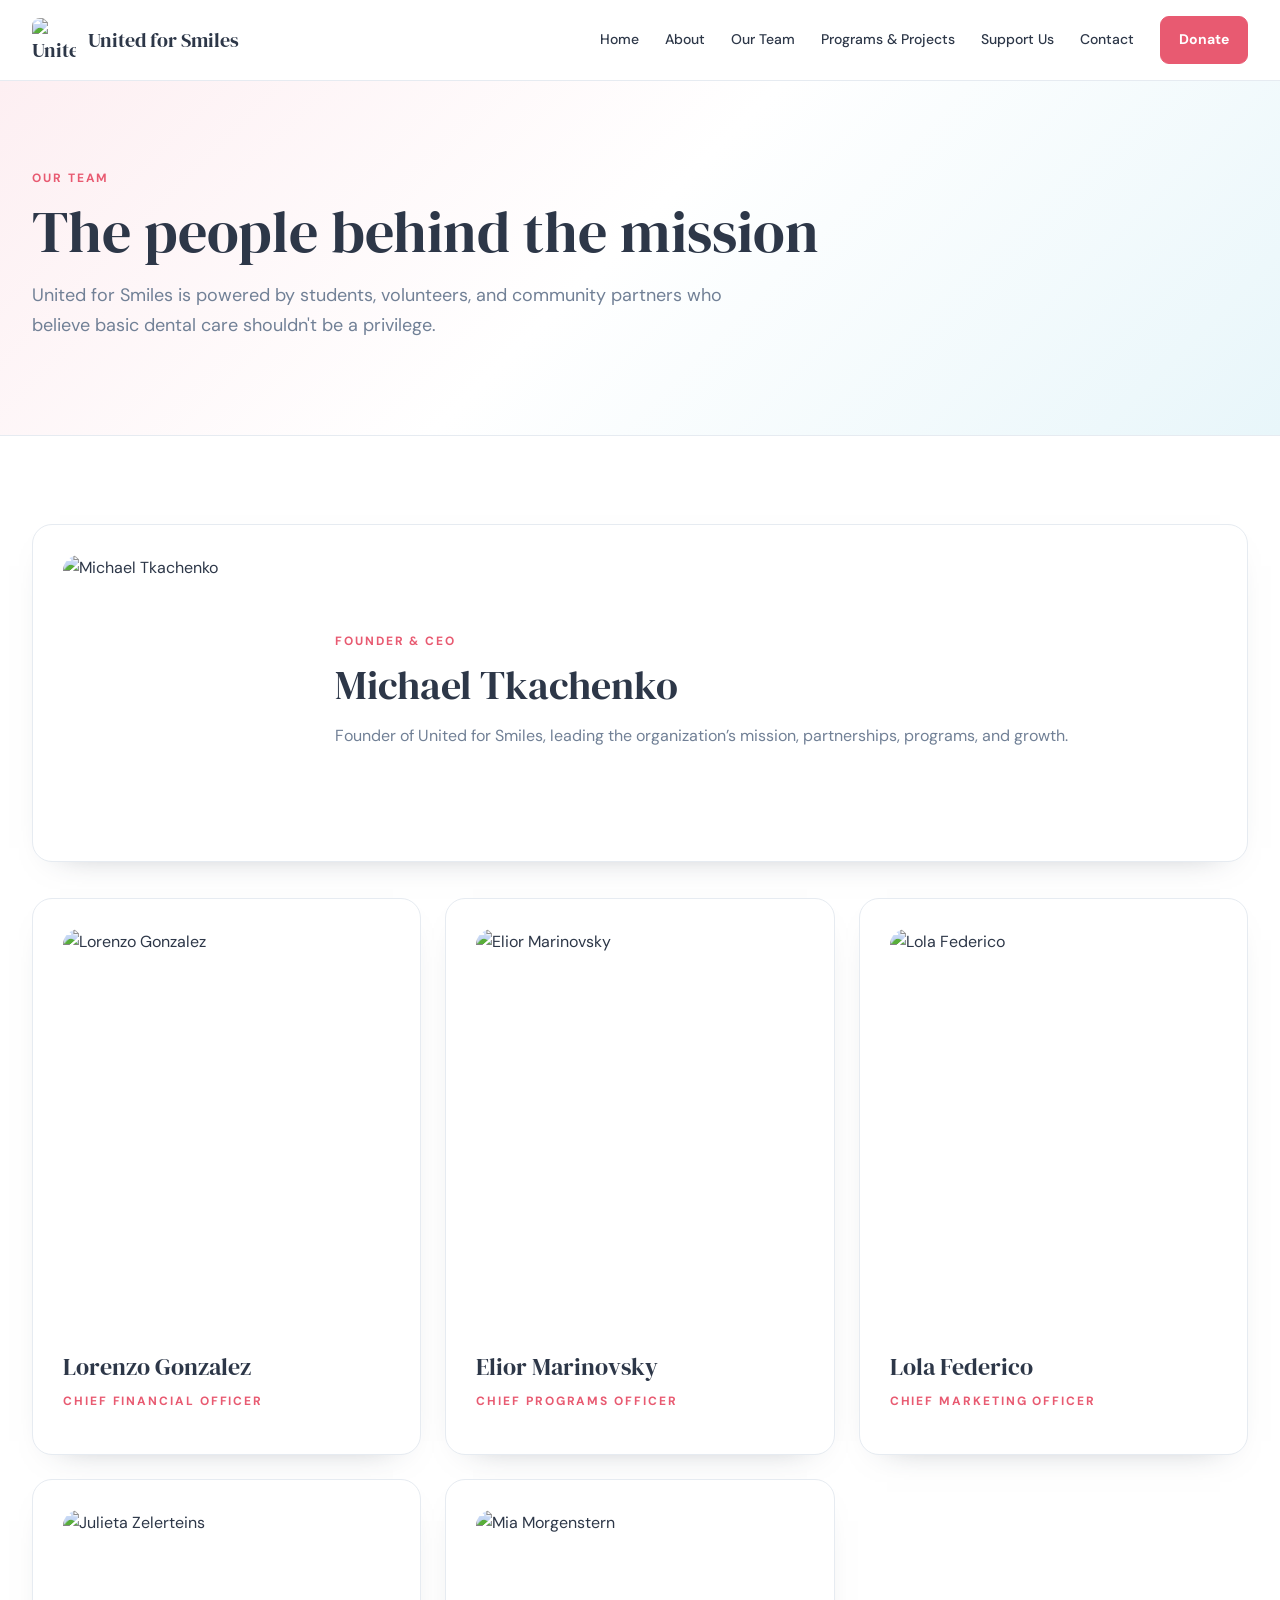
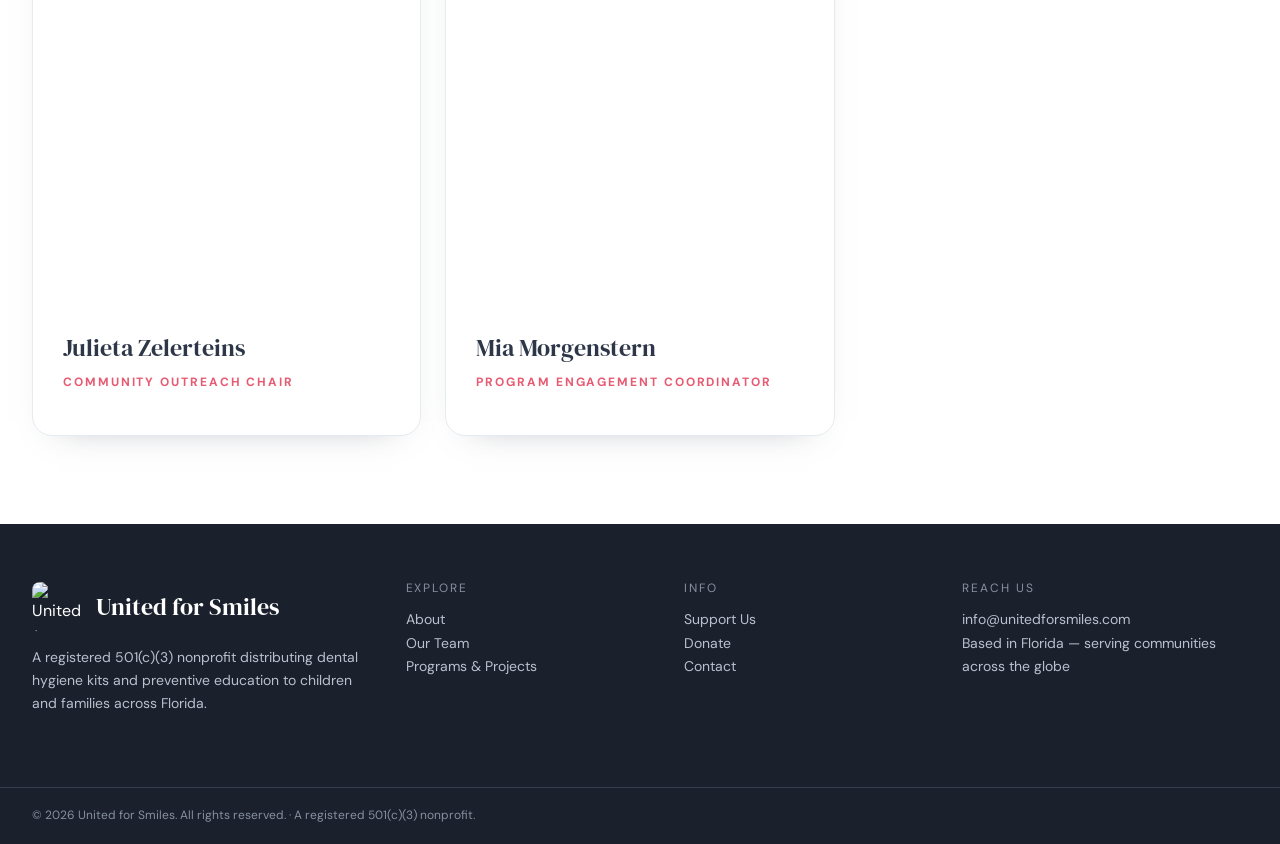
==== team.html @ d0b674d3 "Add files via upload" ====
<!doctype html><html lang="en"><head><meta charset="utf-8"><meta name="viewport" content="width=device-width,initial-scale=1"><title>Our Team — United for Smiles</title><meta name="description" content="United for Smiles"><link rel="stylesheet" href="style.css"></head><body><header class="header"><div class="shell nav"><a class="brand" href="index.html"><img src="./assets/logo.jpg" alt="United for Smiles logo"><span>United for Smiles</span></a><nav class="links"><a href="index.html">Home</a><a href="about.html">About</a><a href="team.html">Our Team</a><a href="programs.html">Programs & Projects</a><a href="support-us.html">Support Us</a><a href="contact.html">Contact</a><a class="btn" href="donate.html">Donate</a></nav><button class="menu" aria-label="Open menu">☰</button></div></header>
<main><section class="pagehead wash"><div class="shell"><p class="eyebrow">Our team</p><h1>The people behind the mission</h1><p class="lead muted">United for Smiles is powered by students, volunteers, and community partners who believe basic dental care shouldn't be a privilege.</p></div></section><section class="section"><div class="shell"><div class="card founder"><img src="./assets/founder.jpg" alt="Michael Tkachenko"><div><p class="eyebrow">Founder & CEO</p><h2 style="font-size:40px">Michael Tkachenko</h2><p class="muted">Founder of United for Smiles, leading the organization’s mission, partnerships, programs, and growth.</p></div></div><div class="teamgrid" style="margin-top:36px"><article class="person card"><img src="./assets/team-4.jpg" alt="Lorenzo Gonzalez"><h3>Lorenzo Gonzalez</h3><p class="eyebrow">Chief Financial Officer</p></article><article class="person card"><img src="./assets/team-1.jpg" alt="Elior Marinovsky"><h3>Elior Marinovsky</h3><p class="eyebrow">Chief Programs Officer</p></article><article class="person card"><img src="./assets/team-2.jpg" alt="Lola Federico"><h3>Lola Federico</h3><p class="eyebrow">Chief Marketing Officer</p></article><article class="person card"><img src="./assets/team-3.jpg" alt="Julieta Zelerteins"><h3>Julieta Zelerteins</h3><p class="eyebrow">Community Outreach Chair</p></article><article class="person card"><img src="./assets/team-5.jpg" alt="Mia Morgenstern"><h3>Mia Morgenstern</h3><p class="eyebrow">Program Engagement Coordinator</p></article></div></div></section></main><footer class="footer"><div class="shell footergrid"><div><div class="logo-row"><img src="./assets/logo.jpg" alt="United for Smiles logo"><h2>United for Smiles</h2></div><p>A registered 501(c)(3) nonprofit distributing dental hygiene kits and preventive education to children and families across Florida.</p></div><div><h3>Explore</h3><p><a href="about.html">About</a><br><a href="team.html">Our Team</a><br><a href="programs.html">Programs & Projects</a></p></div><div><h3>Info</h3><p><a href="support-us.html">Support Us</a><br><a href="donate.html">Donate</a><br><a href="contact.html">Contact</a></p></div><div><h3>Reach us</h3><p><a href="mailto:info@unitedforsmiles.com">info@unitedforsmiles.com</a><br>Based in Florida — serving communities across the globe</p></div></div><div class="footbottom"><div class="shell">© <span data-year></span> United for Smiles. All rights reserved. · A registered 501(c)(3) nonprofit.</div></div></footer><script src="script.js"></script>
</body></html>
---- style.css ----
@import url('https://fonts.googleapis.com/css2?family=DM+Serif+Display:ital@0;1&family=DM+Sans:wght@400;500;700&display=swap');
:root{--pink:#e85a71;--pink2:#d14558;--blue:#a8d5e5;--soft:#f0f4f8;--gray:#718096;--dark:#2d3748;--ink:#1a202c;--border:#e6ebf1}*{box-sizing:border-box}html{scroll-behavior:smooth}body{margin:0;color:var(--dark);font-family:'DM Sans',sans-serif;line-height:1.65}h1,h2,h3{font-family:'DM Serif Display',serif;font-weight:400;line-height:1.08;margin:0}a{color:inherit;text-decoration:none}img{max-width:100%;display:block}.shell{width:min(1216px,calc(100% - 48px));margin:auto}.section{padding:88px 0}.soft{background:#f7fafc}.wash{background:linear-gradient(135deg,#fdeff2 0,#fff 48%,#e8f6fa 100%)}.eyebrow{font-size:12px;font-weight:700;letter-spacing:.16em;text-transform:uppercase;color:var(--pink)}.muted{color:var(--gray)}.lead{font-size:18px;max-width:720px}.btn{display:inline-flex;align-items:center;justify-content:center;padding:11px 18px;border-radius:9px;background:var(--pink);color:#fff;font-weight:700;border:1px solid var(--pink);transition:.2s}.btn:hover{background:var(--pink2)}.btn.outline{background:#fff;color:var(--dark);border-color:#d8dee7}.buttons{display:flex;flex-wrap:wrap;gap:12px;margin-top:28px}.header{position:sticky;top:0;z-index:20;background:rgba(255,255,255,.94);backdrop-filter:blur(12px);border-bottom:1px solid var(--border)}.nav{height:80px;display:flex;align-items:center;justify-content:space-between}.brand{display:flex;align-items:center;gap:12px;font-family:'DM Serif Display';font-size:20px}.brand img{width:44px;height:44px;border-radius:8px}.links{display:flex;gap:26px;align-items:center;font-size:14px;font-weight:500}.links a:hover{color:var(--pink)}.menu{display:none;background:none;border:0;font-size:28px}.hero{padding:72px 0 88px;border-bottom:1px solid var(--border)}.hero-grid,.split{display:grid;grid-template-columns:1.05fr .95fr;gap:56px;align-items:center}.hero h1{font-size:68px}.hero em{color:var(--pink);font-style:normal}.badge{display:inline-block;border:1px solid var(--border);background:#fff;border-radius:99px;padding:6px 12px;font-size:12px;font-weight:700}.hero img,.rounded{border-radius:28px;object-fit:cover;width:100%}.hero img{aspect-ratio:4/5}.stats{display:grid;grid-template-columns:repeat(4,1fr);border:1px solid var(--border);border-radius:16px;overflow:hidden;margin-top:46px}.stat{padding:28px;border-right:1px solid var(--border)}.stat:last-child{border:0}.stat strong{display:block;font-family:'DM Serif Display';font-size:38px;color:var(--pink)}.grid3{display:grid;grid-template-columns:repeat(3,1fr);gap:22px}.grid2{display:grid;grid-template-columns:repeat(2,1fr);gap:24px}.card{border:1px solid var(--border);border-radius:20px;padding:30px;background:#fff;box-shadow:0 14px 34px -28px rgba(45,55,72,.5)}.card h3{font-size:24px;margin:12px 0}.pagehead{padding:76px 0;border-bottom:1px solid var(--border)}.pagehead h1{font-size:58px;max-width:850px}.program{padding:80px 0}.program:nth-child(even){background:#f7fafc}.gallery{display:grid;gap:14px}.gallery img{border-radius:24px;width:100%;height:300px;object-fit:cover}.gallery img+img{height:190px}.teamgrid{display:grid;grid-template-columns:repeat(3,1fr);gap:24px}.person img{width:100%;aspect-ratio:4/5;object-fit:cover;border-radius:16px}.person h3{margin-top:16px}.founder{display:grid;grid-template-columns:240px 1fr;gap:32px;align-items:center}.founder img{aspect-ratio:1/1.15;object-fit:cover;border-radius:16px}.form input,.form textarea{width:100%;padding:12px 14px;border:1px solid #d8dee7;border-radius:8px;font:inherit;margin-top:6px}.form label{font-size:14px;font-weight:700}.form .row{display:grid;grid-template-columns:1fr 1fr;gap:16px}.form .field{margin-bottom:16px}.footer{background:var(--ink);color:#fff;margin-top:auto}.footergrid{display:grid;grid-template-columns:1.4fr 1fr 1fr 1.2fr;gap:40px;padding:58px 0}.footer p,.footer a{color:#b9c1ce;font-size:14px}.footer a:hover{color:#fff}.footer h3{font-family:'DM Sans';font-size:12px;text-transform:uppercase;letter-spacing:.16em;color:#87909f}.footbottom{border-top:1px solid #333d4d;padding:18px 0;color:#87909f;font-size:12px}.notice{padding:22px;border-radius:16px;background:#fff5f7;border:1px solid #f7c7d0}.logo-row{display:flex;gap:14px;align-items:center}.logo-row img{width:50px;height:50px;border-radius:8px}
@media(max-width:900px){.links{display:none}.menu{display:block}.links.open{display:flex;position:absolute;top:80px;left:0;right:0;background:#fff;padding:22px 24px;flex-direction:column;align-items:flex-start;border-bottom:1px solid var(--border)}.hero-grid,.split,.founder{grid-template-columns:1fr}.hero h1{font-size:50px}.pagehead h1{font-size:46px}.stats{grid-template-columns:1fr 1fr}.grid3,.teamgrid{grid-template-columns:1fr 1fr}.footergrid{grid-template-columns:1fr 1fr}}@media(max-width:600px){.shell{width:min(100% - 32px,1216px)}.section{padding:64px 0}.hero{padding:54px 0}.hero h1{font-size:43px}.pagehead h1{font-size:42px}.grid2,.grid3,.teamgrid,.stats,.footergrid,.form .row{grid-template-columns:1fr}.stat{border-right:0;border-bottom:1px solid var(--border)}}

.sponsors-section{background:#fff}.sponsors-title{font-size:44px;margin:12px 0 22px}.sponsor-carousel{position:relative;margin-top:48px}.sponsor-viewport{overflow:hidden}.sponsor-track{display:flex;gap:18px;transition:transform .42s ease}.sponsor-card{box-sizing:border-box;flex:0 0 calc((100% - 54px)/4);height:190px;border:1px solid #d8e1eb;border-radius:18px;background:#fff;box-shadow:0 5px 12px rgba(31,43,61,.04);padding:20px;display:flex;flex-direction:column;align-items:center;justify-content:center;text-align:center}.sponsor-logo{height:108px;width:100%;display:flex;align-items:center;justify-content:center}.sponsor-logo img{display:block;max-width:100%;max-height:100%;object-fit:contain}.sponsor-card span{width:25px;height:1px;background:#f39aaa;margin:11px 0 7px}.sponsor-card p{margin:0;color:#718198;font-size:11px;font-weight:700;letter-spacing:.14em;text-transform:uppercase;line-height:1.35}.sponsor-arrow{position:absolute;top:50%;z-index:5;transform:translateY(-50%);width:34px;height:34px;border:1px solid #d8e1eb;border-radius:50%;background:#fff;color:#526175;box-shadow:0 2px 6px rgba(0,0,0,.07);cursor:pointer}.sponsor-prev{left:-48px}.sponsor-next{right:-48px}@media(max-width:900px){.sponsor-card{flex-basis:calc((100% - 18px)/2)}.sponsor-prev{left:-8px}.sponsor-next{right:-8px}}@media(max-width:600px){.sponsor-card{flex-basis:86%}.sponsors-title{font-size:36px}}
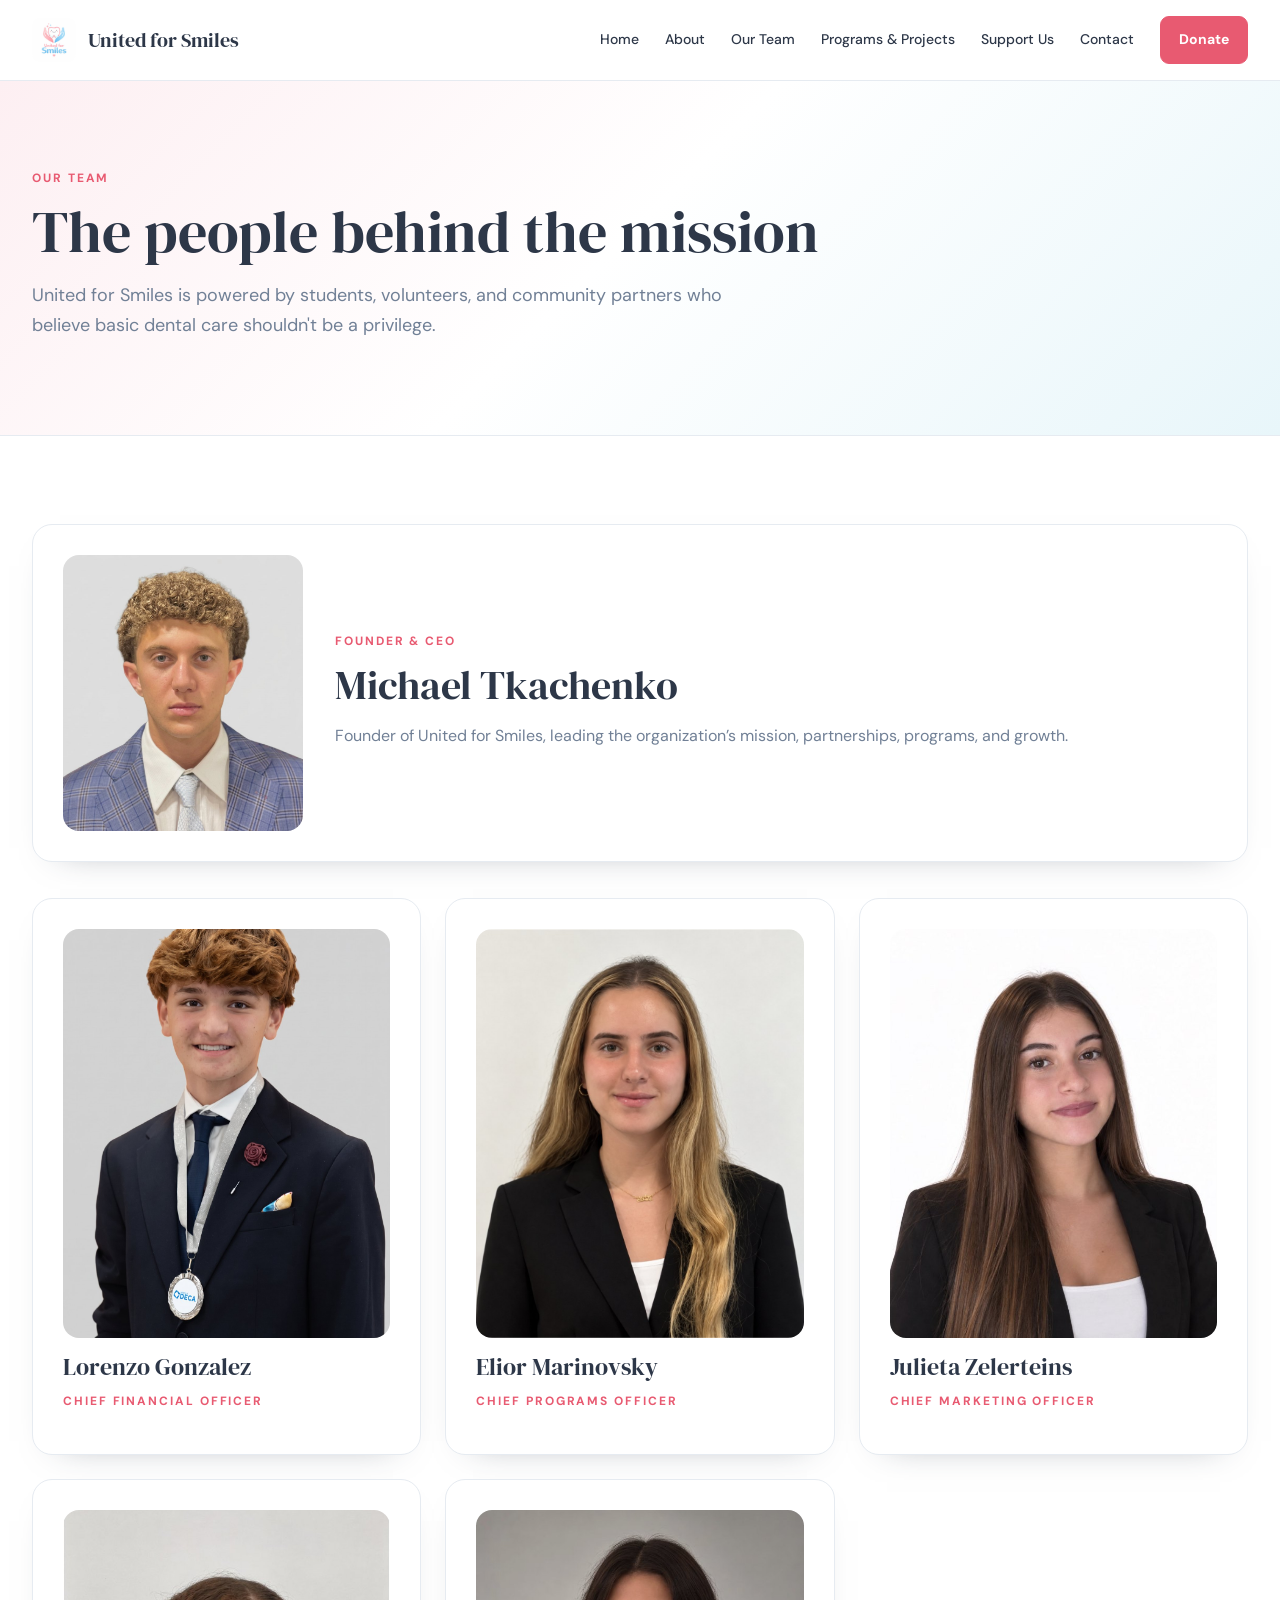
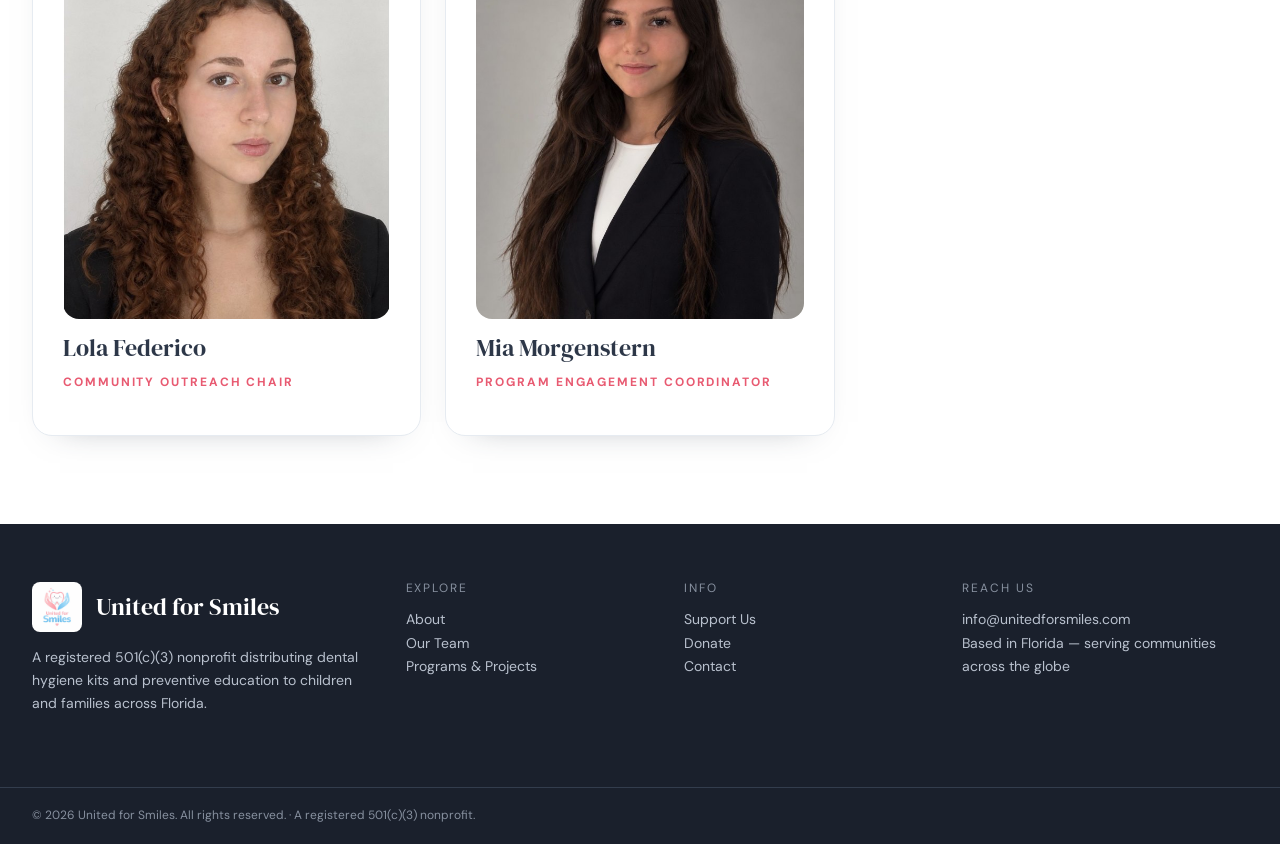
==== commit 8b1cd214: "team.html" ====
--- a/team.html
+++ b/team.html
@@ -1,3 +1,3 @@
 <!doctype html><html lang="en"><head><meta charset="utf-8"><meta name="viewport" content="width=device-width,initial-scale=1"><title>Our Team — United for Smiles</title><meta name="description" content="United for Smiles"><link rel="stylesheet" href="style.css"></head><body><header class="header"><div class="shell nav"><a class="brand" href="index.html"><img src="./assets/logo.jpg" alt="United for Smiles logo"><span>United for Smiles</span></a><nav class="links"><a href="index.html">Home</a><a href="about.html">About</a><a href="team.html">Our Team</a><a href="programs.html">Programs & Projects</a><a href="support-us.html">Support Us</a><a href="contact.html">Contact</a><a class="btn" href="donate.html">Donate</a></nav><button class="menu" aria-label="Open menu">☰</button></div></header>
-<main><section class="pagehead wash"><div class="shell"><p class="eyebrow">Our team</p><h1>The people behind the mission</h1><p class="lead muted">United for Smiles is powered by students, volunteers, and community partners who believe basic dental care shouldn't be a privilege.</p></div></section><section class="section"><div class="shell"><div class="card founder"><img src="./assets/founder.jpg" alt="Michael Tkachenko"><div><p class="eyebrow">Founder & CEO</p><h2 style="font-size:40px">Michael Tkachenko</h2><p class="muted">Founder of United for Smiles, leading the organization’s mission, partnerships, programs, and growth.</p></div></div><div class="teamgrid" style="margin-top:36px"><article class="person card"><img src="./assets/team-4.jpg" alt="Lorenzo Gonzalez"><h3>Lorenzo Gonzalez</h3><p class="eyebrow">Chief Financial Officer</p></article><article class="person card"><img src="./assets/team-1.jpg" alt="Elior Marinovsky"><h3>Elior Marinovsky</h3><p class="eyebrow">Chief Programs Officer</p></article><article class="person card"><img src="./assets/team-2.jpg" alt="Lola Federico"><h3>Lola Federico</h3><p class="eyebrow">Chief Marketing Officer</p></article><article class="person card"><img src="./assets/team-3.jpg" alt="Julieta Zelerteins"><h3>Julieta Zelerteins</h3><p class="eyebrow">Community Outreach Chair</p></article><article class="person card"><img src="./assets/team-5.jpg" alt="Mia Morgenstern"><h3>Mia Morgenstern</h3><p class="eyebrow">Program Engagement Coordinator</p></article></div></div></section></main><footer class="footer"><div class="shell footergrid"><div><div class="logo-row"><img src="./assets/logo.jpg" alt="United for Smiles logo"><h2>United for Smiles</h2></div><p>A registered 501(c)(3) nonprofit distributing dental hygiene kits and preventive education to children and families across Florida.</p></div><div><h3>Explore</h3><p><a href="about.html">About</a><br><a href="team.html">Our Team</a><br><a href="programs.html">Programs & Projects</a></p></div><div><h3>Info</h3><p><a href="support-us.html">Support Us</a><br><a href="donate.html">Donate</a><br><a href="contact.html">Contact</a></p></div><div><h3>Reach us</h3><p><a href="mailto:info@unitedforsmiles.com">info@unitedforsmiles.com</a><br>Based in Florida — serving communities across the globe</p></div></div><div class="footbottom"><div class="shell">© <span data-year></span> United for Smiles. All rights reserved. · A registered 501(c)(3) nonprofit.</div></div></footer><script src="script.js"></script>
-</body></html>+<main><section class="pagehead wash"><div class="shell"><p class="eyebrow">Our team</p><h1>The people behind the mission</h1><p class="lead muted">United for Smiles is powered by students, volunteers, and community partners who believe basic dental care shouldn't be a privilege.</p></div></section><section class="section"><div class="shell"><div class="card founder"><img src="./assets/founder.jpg" alt="Michael Tkachenko"><div><p class="eyebrow">Founder & CEO</p><h2 style="font-size:40px">Michael Tkachenko</h2><p class="muted">Founder of United for Smiles, leading the organization’s mission, partnerships, programs, and growth.</p></div></div><div class="teamgrid" style="margin-top:36px"><article class="person card"><img src="./assets/team-4.jpg" alt="Lorenzo Gonzalez"><h3>Lorenzo Gonzalez</h3><p class="eyebrow">Chief Financial Officer</p></article><article class="person card"><img src="./assets/team-1.jpg" alt="Elior Marinovsky"><h3>Elior Marinovsky</h3><p class="eyebrow">Chief Programs Officer</p></article><article class="person card"><img src="./assets/team-2.jpg" alt="Julieta Zelerteins"><h3>Julieta Zelerteins</h3><p class="eyebrow">Chief Marketing Officer</p></article><article class="person card"><img src="./assets/team-3.jpg" alt="Lola Federico"><h3>Lola Federico</h3><p class="eyebrow">Community Outreach Chair</p></article><article class="person card"><img src="./assets/team-5.jpg" alt="Mia Morgenstern"><h3>Mia Morgenstern</h3><p class="eyebrow">Program Engagement Coordinator</p></article></div></div></section></main><footer class="footer"><div class="shell footergrid"><div><div class="logo-row"><img src="./assets/logo.jpg" alt="United for Smiles logo"><h2>United for Smiles</h2></div><p>A registered 501(c)(3) nonprofit distributing dental hygiene kits and preventive education to children and families across Florida.</p></div><div><h3>Explore</h3><p><a href="about.html">About</a><br><a href="team.html">Our Team</a><br><a href="programs.html">Programs & Projects</a></p></div><div><h3>Info</h3><p><a href="support-us.html">Support Us</a><br><a href="donate.html">Donate</a><br><a href="contact.html">Contact</a></p></div><div><h3>Reach us</h3><p><a href="mailto:info@unitedforsmiles.com">info@unitedforsmiles.com</a><br>Based in Florida — serving communities across the globe</p></div></div><div class="footbottom"><div class="shell">© <span data-year></span> United for Smiles. All rights reserved. · A registered 501(c)(3) nonprofit.</div></div></footer><script src="script.js"></script>
+</body></html>
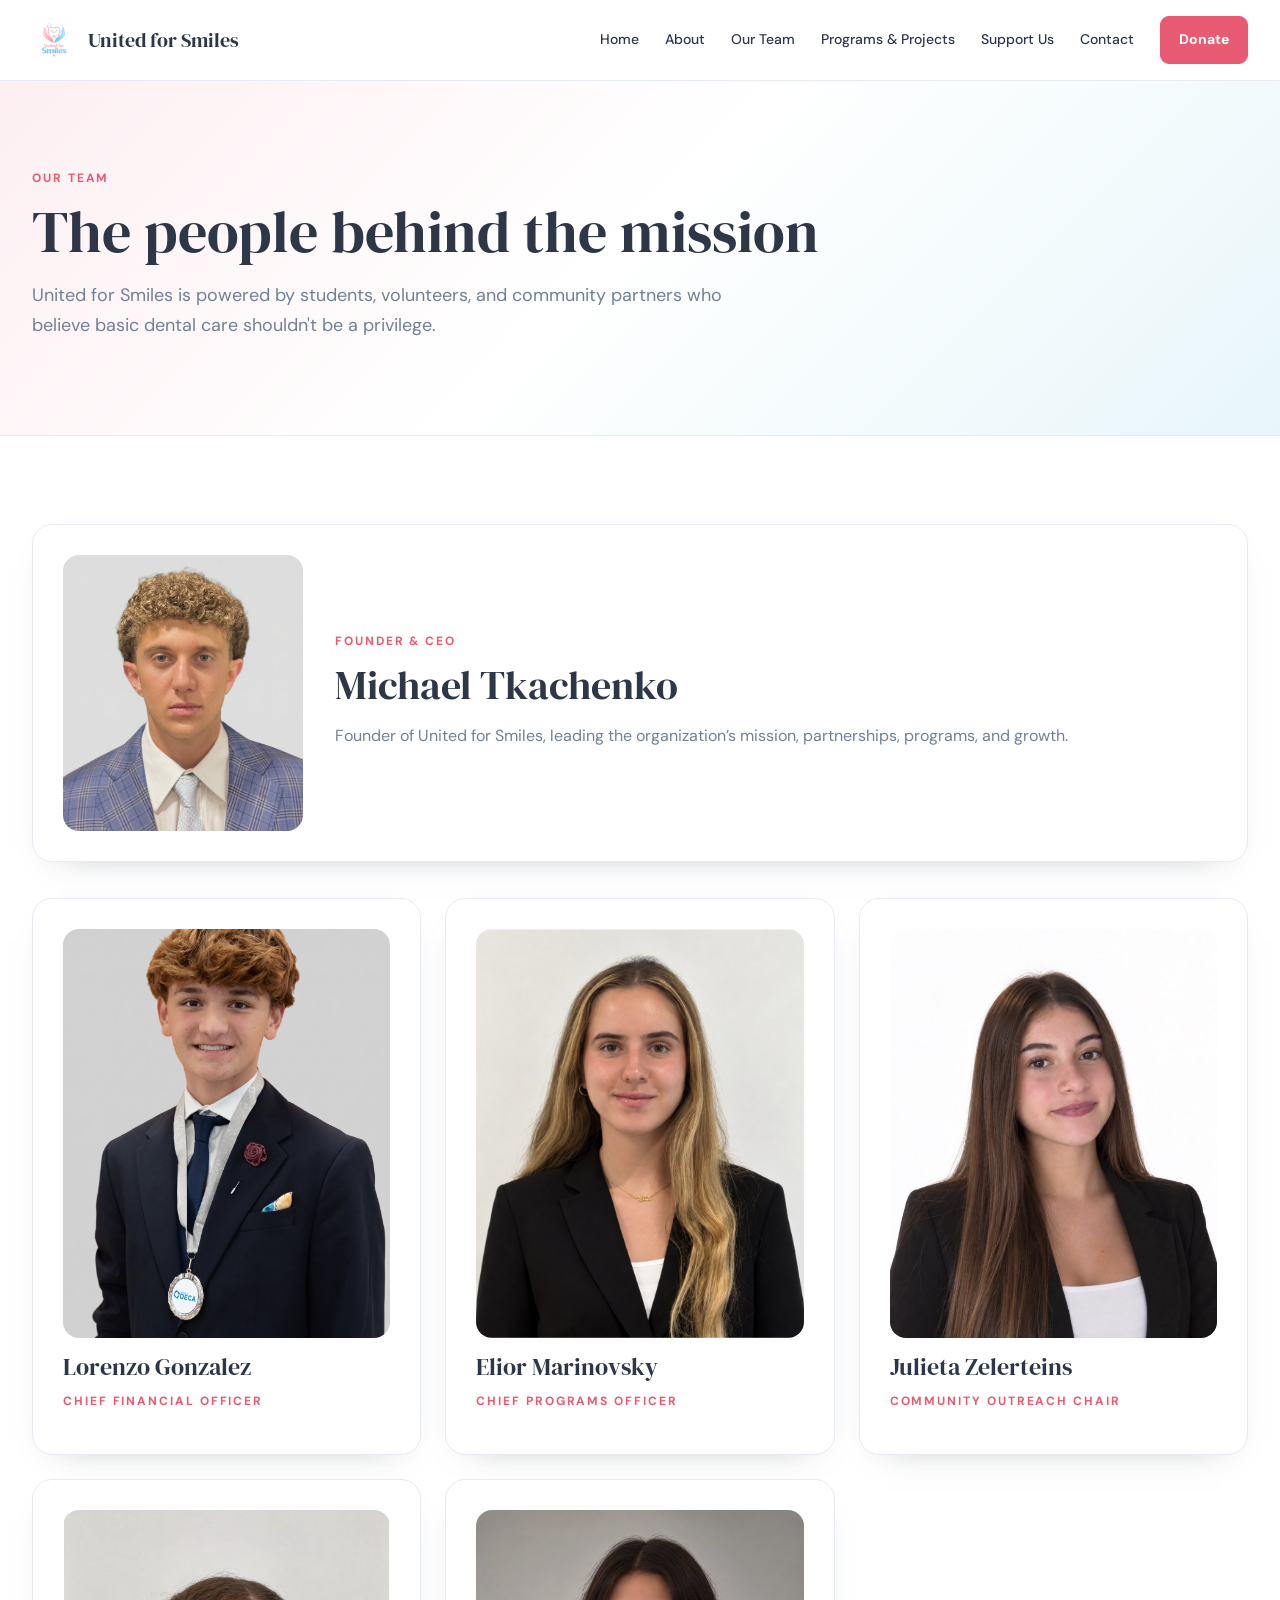
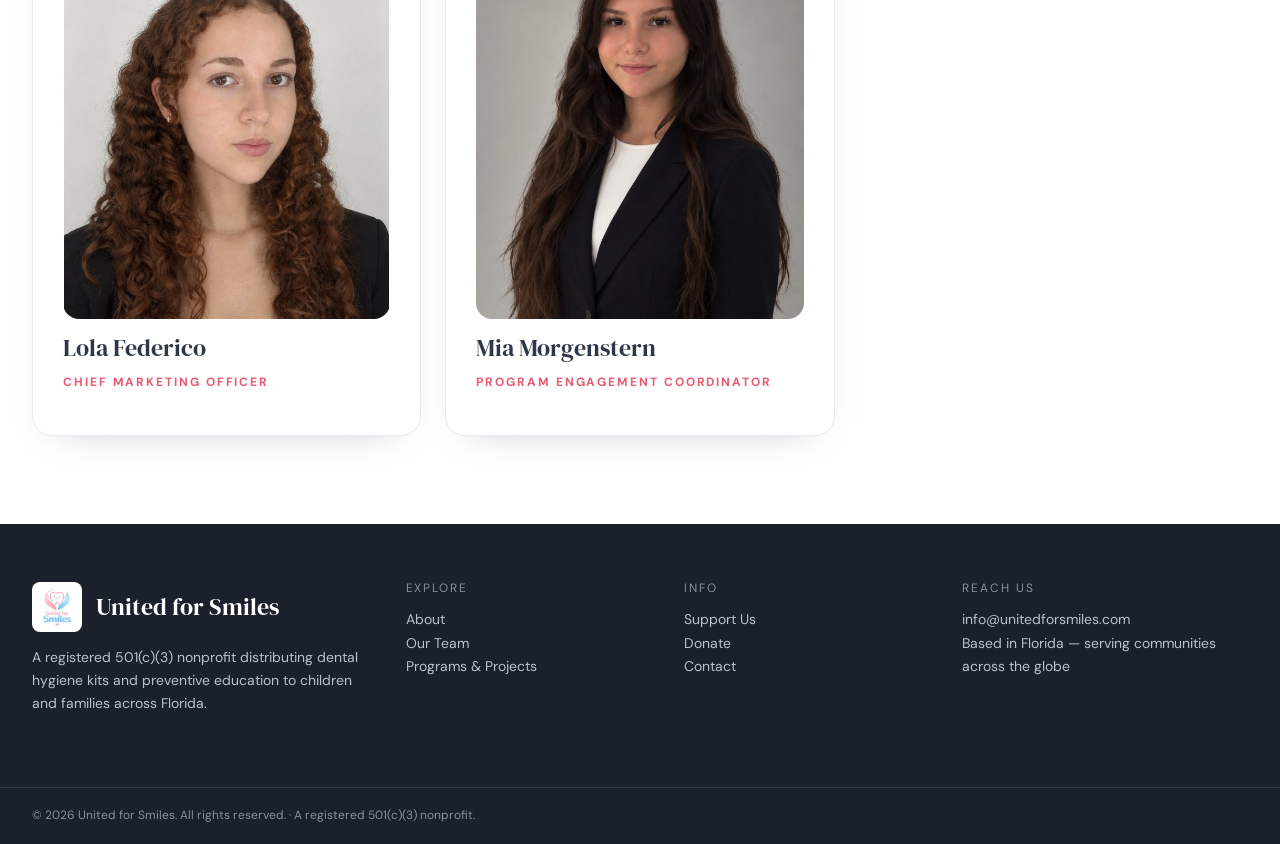
==== commit b2f2f700: "Update team.html" ====
--- a/team.html
+++ b/team.html
@@ -1,3 +1,3 @@
 <!doctype html><html lang="en"><head><meta charset="utf-8"><meta name="viewport" content="width=device-width,initial-scale=1"><title>Our Team — United for Smiles</title><meta name="description" content="United for Smiles"><link rel="stylesheet" href="style.css"></head><body><header class="header"><div class="shell nav"><a class="brand" href="index.html"><img src="./assets/logo.jpg" alt="United for Smiles logo"><span>United for Smiles</span></a><nav class="links"><a href="index.html">Home</a><a href="about.html">About</a><a href="team.html">Our Team</a><a href="programs.html">Programs & Projects</a><a href="support-us.html">Support Us</a><a href="contact.html">Contact</a><a class="btn" href="donate.html">Donate</a></nav><button class="menu" aria-label="Open menu">☰</button></div></header>
-<main><section class="pagehead wash"><div class="shell"><p class="eyebrow">Our team</p><h1>The people behind the mission</h1><p class="lead muted">United for Smiles is powered by students, volunteers, and community partners who believe basic dental care shouldn't be a privilege.</p></div></section><section class="section"><div class="shell"><div class="card founder"><img src="./assets/founder.jpg" alt="Michael Tkachenko"><div><p class="eyebrow">Founder & CEO</p><h2 style="font-size:40px">Michael Tkachenko</h2><p class="muted">Founder of United for Smiles, leading the organization’s mission, partnerships, programs, and growth.</p></div></div><div class="teamgrid" style="margin-top:36px"><article class="person card"><img src="./assets/team-4.jpg" alt="Lorenzo Gonzalez"><h3>Lorenzo Gonzalez</h3><p class="eyebrow">Chief Financial Officer</p></article><article class="person card"><img src="./assets/team-1.jpg" alt="Elior Marinovsky"><h3>Elior Marinovsky</h3><p class="eyebrow">Chief Programs Officer</p></article><article class="person card"><img src="./assets/team-2.jpg" alt="Julieta Zelerteins"><h3>Julieta Zelerteins</h3><p class="eyebrow">Chief Marketing Officer</p></article><article class="person card"><img src="./assets/team-3.jpg" alt="Lola Federico"><h3>Lola Federico</h3><p class="eyebrow">Community Outreach Chair</p></article><article class="person card"><img src="./assets/team-5.jpg" alt="Mia Morgenstern"><h3>Mia Morgenstern</h3><p class="eyebrow">Program Engagement Coordinator</p></article></div></div></section></main><footer class="footer"><div class="shell footergrid"><div><div class="logo-row"><img src="./assets/logo.jpg" alt="United for Smiles logo"><h2>United for Smiles</h2></div><p>A registered 501(c)(3) nonprofit distributing dental hygiene kits and preventive education to children and families across Florida.</p></div><div><h3>Explore</h3><p><a href="about.html">About</a><br><a href="team.html">Our Team</a><br><a href="programs.html">Programs & Projects</a></p></div><div><h3>Info</h3><p><a href="support-us.html">Support Us</a><br><a href="donate.html">Donate</a><br><a href="contact.html">Contact</a></p></div><div><h3>Reach us</h3><p><a href="mailto:info@unitedforsmiles.com">info@unitedforsmiles.com</a><br>Based in Florida — serving communities across the globe</p></div></div><div class="footbottom"><div class="shell">© <span data-year></span> United for Smiles. All rights reserved. · A registered 501(c)(3) nonprofit.</div></div></footer><script src="script.js"></script>
+<main><section class="pagehead wash"><div class="shell"><p class="eyebrow">Our team</p><h1>The people behind the mission</h1><p class="lead muted">United for Smiles is powered by students, volunteers, and community partners who believe basic dental care shouldn't be a privilege.</p></div></section><section class="section"><div class="shell"><div class="card founder"><img src="./assets/founder.jpg" alt="Michael Tkachenko"><div><p class="eyebrow">Founder & CEO</p><h2 style="font-size:40px">Michael Tkachenko</h2><p class="muted">Founder of United for Smiles, leading the organization’s mission, partnerships, programs, and growth.</p></div></div><div class="teamgrid" style="margin-top:36px"><article class="person card"><img src="./assets/team-4.jpg" alt="Lorenzo Gonzalez"><h3>Lorenzo Gonzalez</h3><p class="eyebrow">Chief Financial Officer</p></article><article class="person card"><img src="./assets/team-1.jpg" alt="Elior Marinovsky"><h3>Elior Marinovsky</h3><p class="eyebrow">Chief Programs Officer</p></article><article class="person card"><img src="./assets/team-2.jpg" alt="Julieta Zelerteins"><h3>Julieta Zelerteins</h3><p class="eyebrow">Community Outreach Chair</p></article><article class="person card"><img src="./assets/team-3.jpg" alt="Lola Federico"><h3>Lola Federico</h3><p class="eyebrow">Chief Marketing Officer</p></article><article class="person card"><img src="./assets/team-5.jpg" alt="Mia Morgenstern"><h3>Mia Morgenstern</h3><p class="eyebrow">Program Engagement Coordinator</p></article></div></div></section></main><footer class="footer"><div class="shell footergrid"><div><div class="logo-row"><img src="./assets/logo.jpg" alt="United for Smiles logo"><h2>United for Smiles</h2></div><p>A registered 501(c)(3) nonprofit distributing dental hygiene kits and preventive education to children and families across Florida.</p></div><div><h3>Explore</h3><p><a href="about.html">About</a><br><a href="team.html">Our Team</a><br><a href="programs.html">Programs & Projects</a></p></div><div><h3>Info</h3><p><a href="support-us.html">Support Us</a><br><a href="donate.html">Donate</a><br><a href="contact.html">Contact</a></p></div><div><h3>Reach us</h3><p><a href="mailto:info@unitedforsmiles.com">info@unitedforsmiles.com</a><br>Based in Florida — serving communities across the globe</p></div></div><div class="footbottom"><div class="shell">© <span data-year></span> United for Smiles. All rights reserved. · A registered 501(c)(3) nonprofit.</div></div></footer><script src="script.js"></script>
 </body></html>
